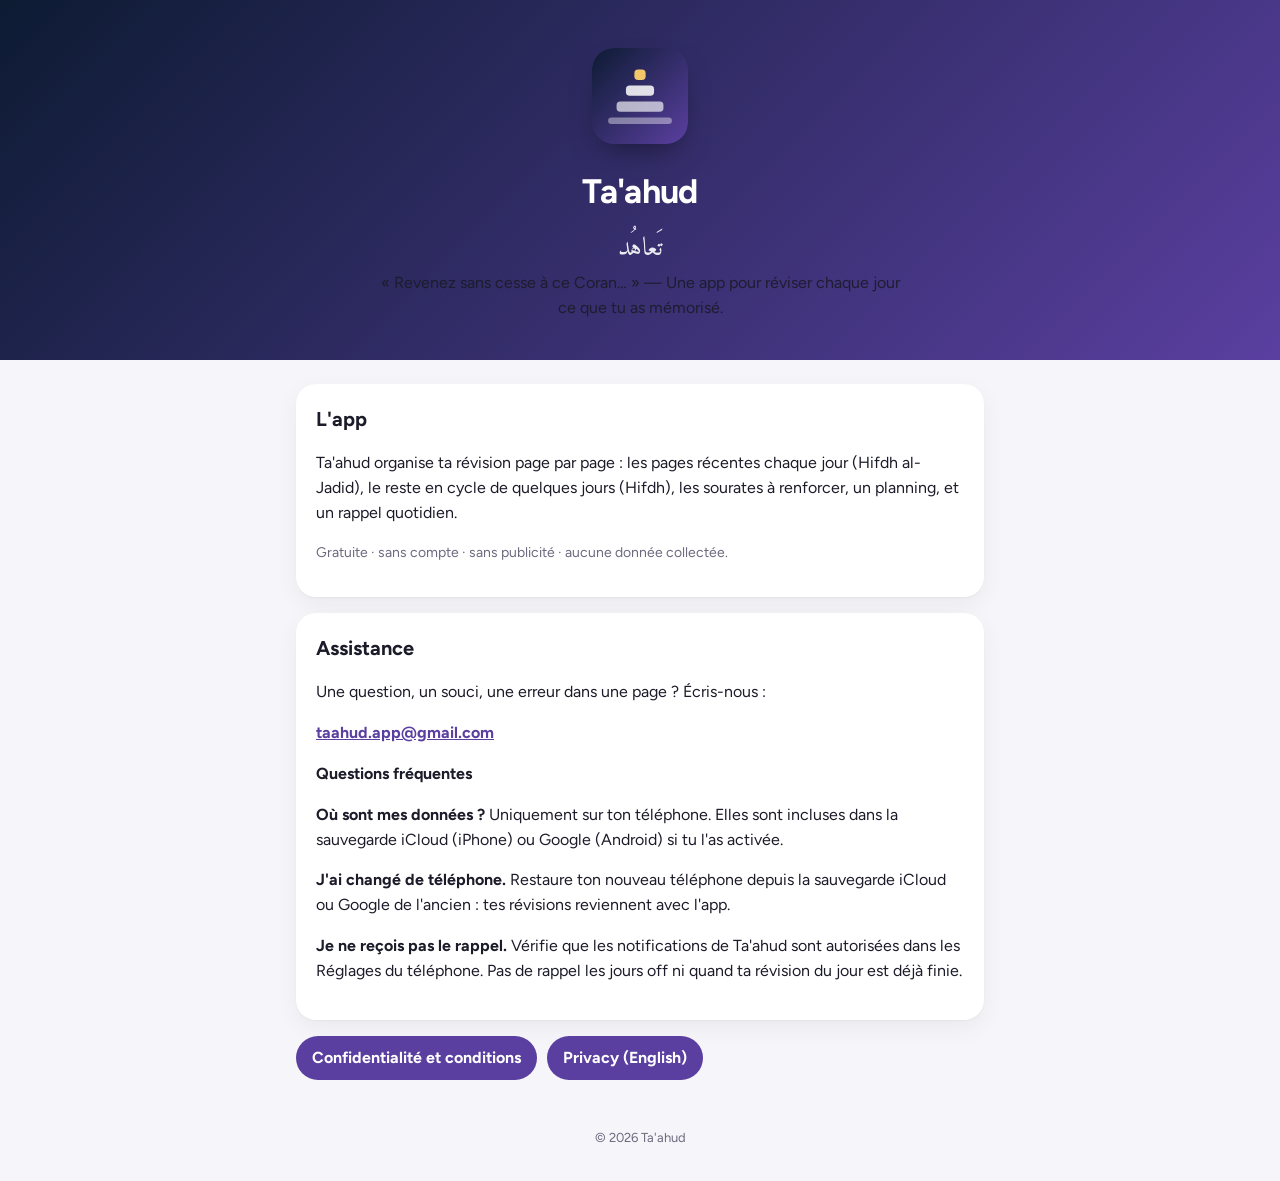
==== index.html @ 81bbb570 "Create index.html" ====
<!doctype html>
<html lang="fr">
<head>
<meta charset="utf-8">
<meta name="viewport" content="width=device-width, initial-scale=1">
<title>Ta'ahud – Révision du Coran</title>
<meta name="description" content="Ta'ahud t'aide à réviser chaque jour ce que tu as mémorisé du Coran. Gratuit, sans compte, sans publicité.">
<link rel="icon" href="data:image/svg+xml,%3Csvg%20width%3D%2264%22%20height%3D%2264%22%20viewBox%3D%220%200%201024%201024%22%3E%3Cdefs%3E%3ClinearGradient%20id%3D%22g%22%20x1%3D%220%22%20y1%3D%220%22%20x2%3D%221%22%20y2%3D%221%22%3E%3Cstop%20offset%3D%220%22%20stop-color%3D%22%230D1B33%22%2F%3E%3Cstop%20offset%3D%221%22%20stop-color%3D%22%235A3FA0%22%2F%3E%3C%2FlinearGradient%3E%3C%2Fdefs%3E%3Crect%20width%3D%221024%22%20height%3D%221024%22%20rx%3D%22224%22%20fill%3D%22url(%23g)%22%2F%3E%3Crect%20x%3D%22452%22%20y%3D%22230%22%20width%3D%22120%22%20height%3D%22110%22%20rx%3D%2240%22%20fill%3D%22%23F2C86B%22%2F%3E%3Crect%20x%3D%22362%22%20y%3D%22400%22%20width%3D%22300%22%20height%3D%22110%22%20rx%3D%2240%22%20fill%3D%22%23fff%22%20fill-opacity%3D%22.85%22%2F%3E%3Crect%20x%3D%22262%22%20y%3D%22570%22%20width%3D%22500%22%20height%3D%22110%22%20rx%3D%2240%22%20fill%3D%22%23fff%22%20fill-opacity%3D%22.65%22%2F%3E%3Crect%20x%3D%22172%22%20y%3D%22740%22%20width%3D%22680%22%20height%3D%2270%22%20rx%3D%2235%22%20fill%3D%22%23fff%22%20fill-opacity%3D%22.4%22%2F%3E%3C%2Fsvg%3E">
<link rel="preconnect" href="https://fonts.googleapis.com">
<link href="https://fonts.googleapis.com/css2?family=Figtree:wght@400;700;800&family=Amiri+Quran&display=swap" rel="stylesheet">
<link rel="stylesheet" href="style.css">
</head>
<body>
<header class="hero">
  <svg width="96" height="96" viewBox="0 0 1024 1024" role="img" aria-label="Logo Ta'ahud"><defs><linearGradient id="g" x1="0" y1="0" x2="1" y2="1"><stop offset="0" stop-color="#0D1B33"/><stop offset="1" stop-color="#5A3FA0"/></linearGradient></defs><rect width="1024" height="1024" rx="224" fill="url(#g)"/><rect x="452" y="230" width="120" height="110" rx="40" fill="#F2C86B"/><rect x="362" y="400" width="300" height="110" rx="40" fill="#fff" fill-opacity=".85"/><rect x="262" y="570" width="500" height="110" rx="40" fill="#fff" fill-opacity=".65"/><rect x="172" y="740" width="680" height="70" rx="35" fill="#fff" fill-opacity=".4"/></svg>
  <h1>Ta'ahud</h1>
  <div class="ar">تَعاهُد</div>
  <p>« Revenez sans cesse à ce Coran… » — Une app pour réviser chaque jour ce que tu as mémorisé.</p>
</header>
<main>
  <div class="card">
    <h2>L'app</h2>
    <p>Ta'ahud organise ta révision page par page : les pages récentes chaque jour (Hifdh al-Jadid), le reste en cycle de quelques jours (Hifdh), les sourates à renforcer, un planning, et un rappel quotidien.</p>
    <p class="muted">Gratuite · sans compte · sans publicité · aucune donnée collectée.</p>
  </div>

  <div class="card" id="assistance">
    <h2>Assistance</h2>
    <p>Une question, un souci, une erreur dans une page ? Écris-nous :</p>
    <p><a href="mailto:taahud.app@gmail.com">taahud.app@gmail.com</a></p>
    <h3>Questions fréquentes</h3>
    <p><b>Où sont mes données ?</b> Uniquement sur ton téléphone. Elles sont incluses dans la sauvegarde iCloud (iPhone) ou Google (Android) si tu l'as activée.</p>
    <p><b>J'ai changé de téléphone.</b> Restaure ton nouveau téléphone depuis la sauvegarde iCloud ou Google de l'ancien : tes révisions reviennent avec l'app.</p>
    <p><b>Je ne reçois pas le rappel.</b> Vérifie que les notifications de Ta'ahud sont autorisées dans les Réglages du téléphone. Pas de rappel les jours off ni quand ta révision du jour est déjà finie.</p>
  </div>

  <div class="links">
    <a href="confidentialite.html">Confidentialité et conditions</a>
    <a href="privacy.html">Privacy (English)</a>
  </div>
</main>
<footer>© 2026 Ta'ahud</footer>
</body>
</html>
---- style.css ----
:root{--paper:#F6F5FA;--card:#fff;--ink:#1C1B29;--muted:#6C6A7E;--line:#E4E1EE;--acc:#5A3FA0;--acc-soft:#ECE7F8;--gold:#F2C86B}
@media (prefers-color-scheme:dark){:root{--paper:#100F17;--card:#1B1A26;--ink:#ECEBF3;--muted:#9C99AE;--line:#2D2B3B;--acc:#B6A2F2;--acc-soft:#2C2547}}
*{box-sizing:border-box}
body{margin:0;background:var(--paper);color:var(--ink);font-family:Figtree,system-ui,-apple-system,"Segoe UI",sans-serif;font-size:16px;line-height:1.55}
.hero{background:linear-gradient(135deg,#0D1B33,#5A3FA0);color:#fff;padding:48px 20px 40px;text-align:center}
.hero svg{width:96px;height:96px;border-radius:22px;box-shadow:0 14px 30px -12px rgba(0,0,0,.5)}
.hero h1{font-size:34px;margin:14px 0 2px;letter-spacing:-.02em}
.hero .ar{font-family:"Amiri Quran","Amiri",serif;font-size:26px;opacity:.9}
.hero p{margin:10px auto 0;max-width:520px;opacity:.9}
main{max-width:720px;margin:0 auto;padding:24px 16px 48px}
.card{background:var(--card);border-radius:20px;padding:20px;margin-bottom:16px;box-shadow:0 1px 2px rgba(20,30,25,.04),0 8px 24px rgba(20,30,25,.05)}
h2{font-size:20px;margin:0 0 8px}
h3{font-size:16px;margin:16px 0 4px}
p,li{color:var(--ink)}
.muted{color:var(--muted);font-size:14px}
.badge{background:var(--acc-soft);color:var(--acc);border-radius:16px;padding:14px 16px;font-weight:700;margin-bottom:16px}
a{color:var(--acc);font-weight:700}
.links{display:flex;gap:10px;flex-wrap:wrap}
.links a{background:var(--acc);color:#fff;text-decoration:none;border-radius:999px;padding:10px 16px}
footer{text-align:center;color:var(--muted);font-size:13px;padding:0 16px 32px}
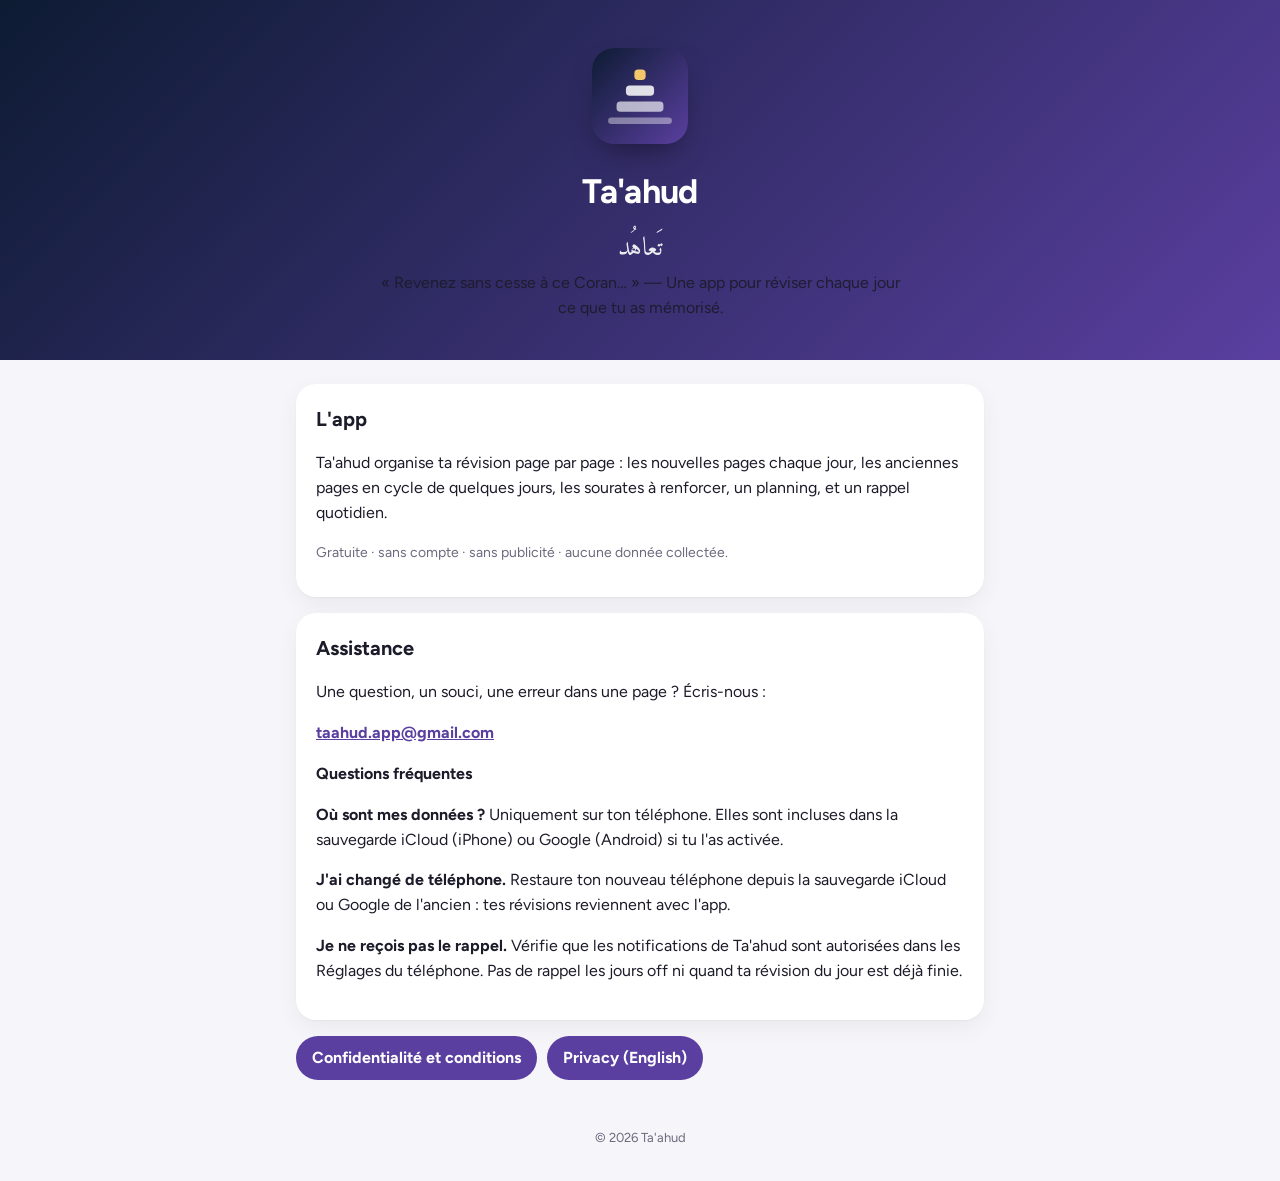
==== commit 1b24ba3d: "Update index.html" ====
--- a/index.html
+++ b/index.html
@@ -20,7 +20,7 @@
 <main>
   <div class="card">
     <h2>L'app</h2>
-    <p>Ta'ahud organise ta révision page par page : les pages récentes chaque jour (Hifdh al-Jadid), le reste en cycle de quelques jours (Hifdh), les sourates à renforcer, un planning, et un rappel quotidien.</p>
+    <p>Ta'ahud organise ta révision page par page : les nouvelles pages chaque jour, les anciennes pages en cycle de quelques jours, les sourates à renforcer, un planning, et un rappel quotidien.</p>
     <p class="muted">Gratuite · sans compte · sans publicité · aucune donnée collectée.</p>
   </div>
 
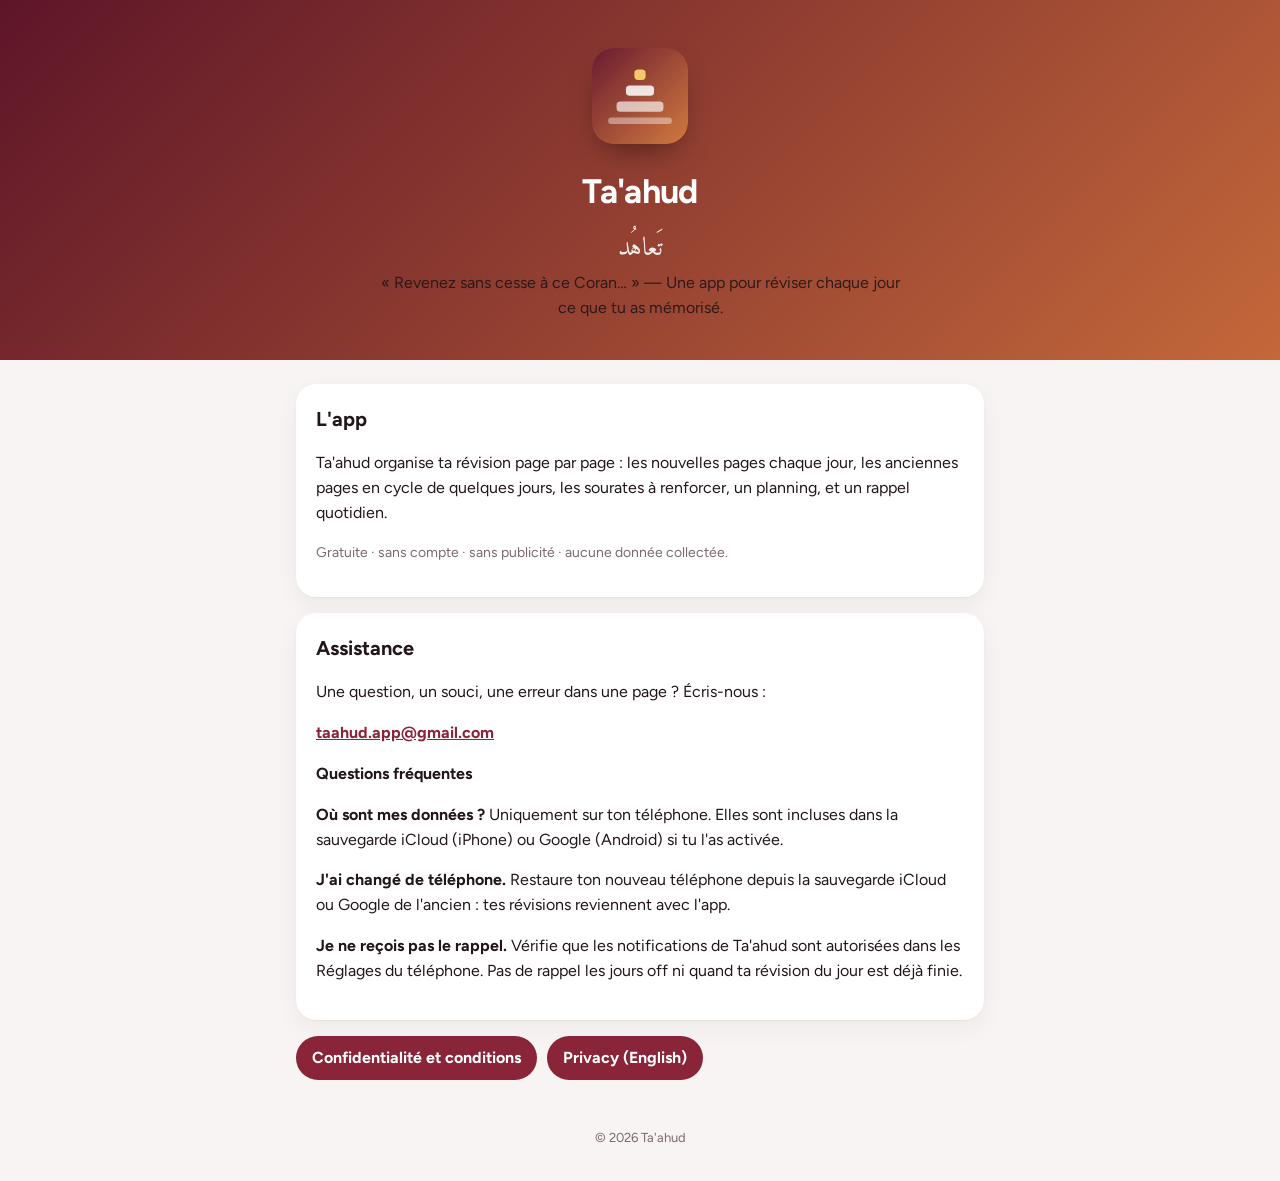
==== commit 23e27b9b: "Update index.html" ====
--- a/index.html
+++ b/index.html
@@ -5,14 +5,14 @@
 <meta name="viewport" content="width=device-width, initial-scale=1">
 <title>Ta'ahud – Révision du Coran</title>
 <meta name="description" content="Ta'ahud t'aide à réviser chaque jour ce que tu as mémorisé du Coran. Gratuit, sans compte, sans publicité.">
-<link rel="icon" href="data:image/svg+xml,%3Csvg%20width%3D%2264%22%20height%3D%2264%22%20viewBox%3D%220%200%201024%201024%22%3E%3Cdefs%3E%3ClinearGradient%20id%3D%22g%22%20x1%3D%220%22%20y1%3D%220%22%20x2%3D%221%22%20y2%3D%221%22%3E%3Cstop%20offset%3D%220%22%20stop-color%3D%22%230D1B33%22%2F%3E%3Cstop%20offset%3D%221%22%20stop-color%3D%22%235A3FA0%22%2F%3E%3C%2FlinearGradient%3E%3C%2Fdefs%3E%3Crect%20width%3D%221024%22%20height%3D%221024%22%20rx%3D%22224%22%20fill%3D%22url(%23g)%22%2F%3E%3Crect%20x%3D%22452%22%20y%3D%22230%22%20width%3D%22120%22%20height%3D%22110%22%20rx%3D%2240%22%20fill%3D%22%23F2C86B%22%2F%3E%3Crect%20x%3D%22362%22%20y%3D%22400%22%20width%3D%22300%22%20height%3D%22110%22%20rx%3D%2240%22%20fill%3D%22%23fff%22%20fill-opacity%3D%22.85%22%2F%3E%3Crect%20x%3D%22262%22%20y%3D%22570%22%20width%3D%22500%22%20height%3D%22110%22%20rx%3D%2240%22%20fill%3D%22%23fff%22%20fill-opacity%3D%22.65%22%2F%3E%3Crect%20x%3D%22172%22%20y%3D%22740%22%20width%3D%22680%22%20height%3D%2270%22%20rx%3D%2235%22%20fill%3D%22%23fff%22%20fill-opacity%3D%22.4%22%2F%3E%3C%2Fsvg%3E">
+<link rel="icon" href="data:image/svg+xml,%3Csvg%20width%3D%2264%22%20height%3D%2264%22%20viewBox%3D%220%200%201024%201024%22%3E%3Cdefs%3E%3ClinearGradient%20id%3D%22g%22%20x1%3D%220%22%20y1%3D%220%22%20x2%3D%221%22%20y2%3D%221%22%3E%3Cstop%20offset%3D%220%22%20stop-color%3D%22%236A1B2E%22%2F%3E%3Cstop%20offset%3D%221%22%20stop-color%3D%22%23D27A40%22%2F%3E%3C%2FlinearGradient%3E%3C%2Fdefs%3E%3Crect%20width%3D%221024%22%20height%3D%221024%22%20rx%3D%22224%22%20fill%3D%22url(%23g)%22%2F%3E%3Crect%20x%3D%22452%22%20y%3D%22230%22%20width%3D%22120%22%20height%3D%22110%22%20rx%3D%2240%22%20fill%3D%22%23F2C86B%22%2F%3E%3Crect%20x%3D%22362%22%20y%3D%22400%22%20width%3D%22300%22%20height%3D%22110%22%20rx%3D%2240%22%20fill%3D%22%23fff%22%20fill-opacity%3D%22.85%22%2F%3E%3Crect%20x%3D%22262%22%20y%3D%22570%22%20width%3D%22500%22%20height%3D%22110%22%20rx%3D%2240%22%20fill%3D%22%23fff%22%20fill-opacity%3D%22.65%22%2F%3E%3Crect%20x%3D%22172%22%20y%3D%22740%22%20width%3D%22680%22%20height%3D%2270%22%20rx%3D%2235%22%20fill%3D%22%23fff%22%20fill-opacity%3D%22.4%22%2F%3E%3C%2Fsvg%3E">
 <link rel="preconnect" href="https://fonts.googleapis.com">
 <link href="https://fonts.googleapis.com/css2?family=Figtree:wght@400;700;800&family=Amiri+Quran&display=swap" rel="stylesheet">
 <link rel="stylesheet" href="style.css">
 </head>
 <body>
 <header class="hero">
-  <svg width="96" height="96" viewBox="0 0 1024 1024" role="img" aria-label="Logo Ta'ahud"><defs><linearGradient id="g" x1="0" y1="0" x2="1" y2="1"><stop offset="0" stop-color="#0D1B33"/><stop offset="1" stop-color="#5A3FA0"/></linearGradient></defs><rect width="1024" height="1024" rx="224" fill="url(#g)"/><rect x="452" y="230" width="120" height="110" rx="40" fill="#F2C86B"/><rect x="362" y="400" width="300" height="110" rx="40" fill="#fff" fill-opacity=".85"/><rect x="262" y="570" width="500" height="110" rx="40" fill="#fff" fill-opacity=".65"/><rect x="172" y="740" width="680" height="70" rx="35" fill="#fff" fill-opacity=".4"/></svg>
+  <svg width="96" height="96" viewBox="0 0 1024 1024" role="img" aria-label="Logo Ta'ahud"><defs><linearGradient id="g" x1="0" y1="0" x2="1" y2="1"><stop offset="0" stop-color="#6A1B2E"/><stop offset="1" stop-color="#D27A40"/></linearGradient></defs><rect width="1024" height="1024" rx="224" fill="url(#g)"/><rect x="452" y="230" width="120" height="110" rx="40" fill="#F2C86B"/><rect x="362" y="400" width="300" height="110" rx="40" fill="#fff" fill-opacity=".85"/><rect x="262" y="570" width="500" height="110" rx="40" fill="#fff" fill-opacity=".65"/><rect x="172" y="740" width="680" height="70" rx="35" fill="#fff" fill-opacity=".4"/></svg>
   <h1>Ta'ahud</h1>
   <div class="ar">تَعاهُد</div>
   <p>« Revenez sans cesse à ce Coran… » — Une app pour réviser chaque jour ce que tu as mémorisé.</p>
--- a/style.css
+++ b/style.css
@@ -1,8 +1,8 @@
-:root{--paper:#F6F5FA;--card:#fff;--ink:#1C1B29;--muted:#6C6A7E;--line:#E4E1EE;--acc:#5A3FA0;--acc-soft:#ECE7F8;--gold:#F2C86B}
-@media (prefers-color-scheme:dark){:root{--paper:#100F17;--card:#1B1A26;--ink:#ECEBF3;--muted:#9C99AE;--line:#2D2B3B;--acc:#B6A2F2;--acc-soft:#2C2547}}
+:root{--paper:#F8F4F3;--card:#fff;--ink:#22161A;--muted:#7A6A6E;--line:#EDE3E2;--acc:#8A2438;--acc-soft:#F6E4E3;--gold:#F2C86B}
+@media (prefers-color-scheme:dark){:root{--paper:#130D0F;--card:#1E1618;--ink:#F1E9EA;--muted:#A8989B;--line:#33282A;--acc:#F09A78;--acc-soft:#3A1F22}}
 *{box-sizing:border-box}
 body{margin:0;background:var(--paper);color:var(--ink);font-family:Figtree,system-ui,-apple-system,"Segoe UI",sans-serif;font-size:16px;line-height:1.55}
-.hero{background:linear-gradient(135deg,#0D1B33,#5A3FA0);color:#fff;padding:48px 20px 40px;text-align:center}
+.hero{background:linear-gradient(135deg,#5E1528,#C4683A);color:#fff;padding:48px 20px 40px;text-align:center}
 .hero svg{width:96px;height:96px;border-radius:22px;box-shadow:0 14px 30px -12px rgba(0,0,0,.5)}
 .hero h1{font-size:34px;margin:14px 0 2px;letter-spacing:-.02em}
 .hero .ar{font-family:"Amiri Quran","Amiri",serif;font-size:26px;opacity:.9}
